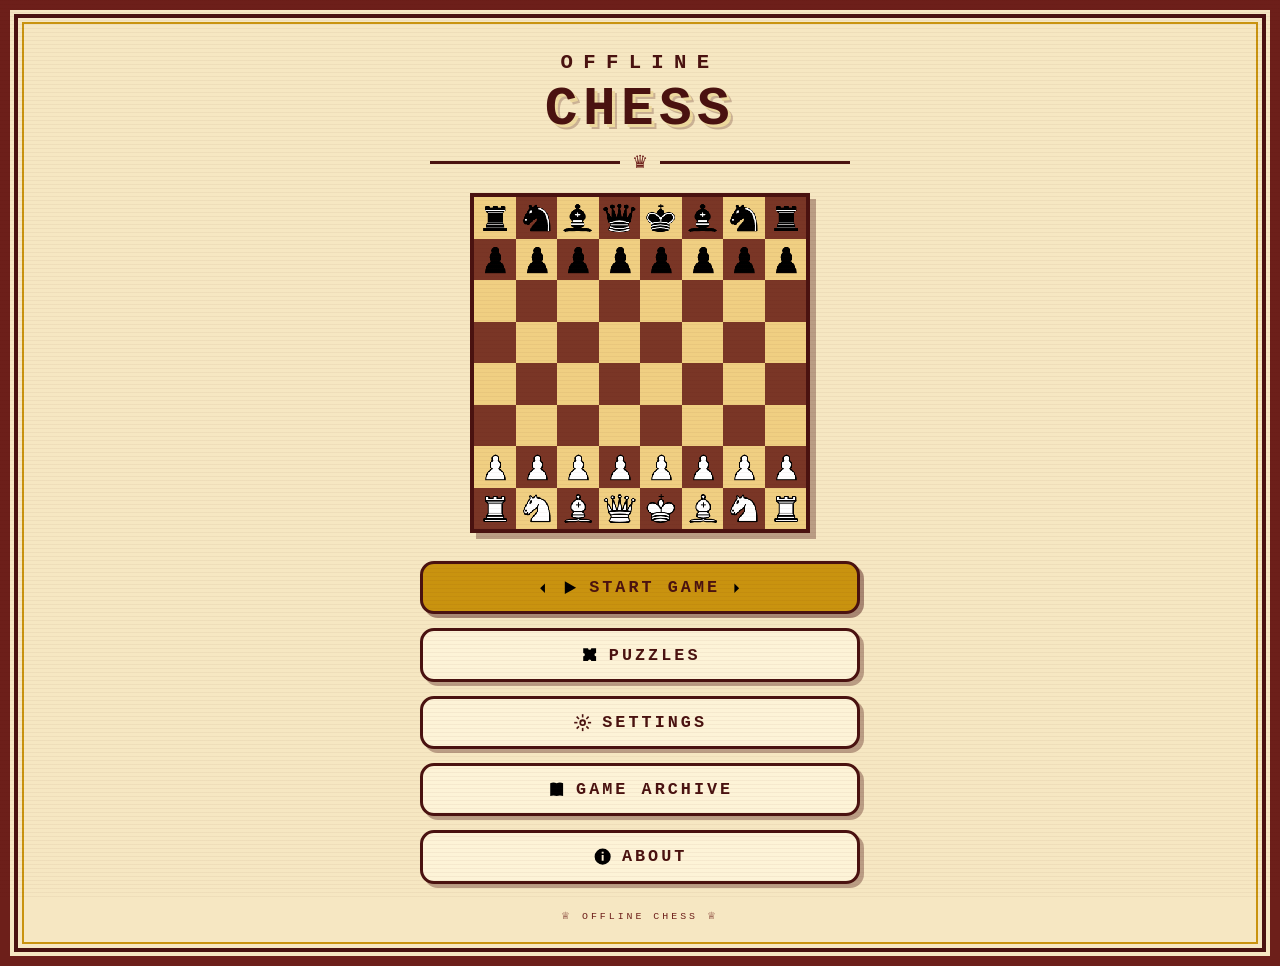
==== index.html @ eb273e63 "added updated interface from old files" ====
<!DOCTYPE html>
<html lang="en">
	<head>
		<meta charset="UTF-8">
		<meta name="viewport" content="width=device-width, initial-scale=1">
		<title>Offline Chess</title>
		<link rel="stylesheet" href="./styles/retro.css">
	</head>
	<body>
		<div class="poster-frame">
			<main class="page">

				<h1 class="pixel-title" style="font-size: clamp(2rem, 9vw, 3.4rem); margin-top: 8px;">
					<span class="small">Offline</span>
					Chess
				</h1>

				<div class="ornament">&#9819;</div>

				<div class="mini-board" data-auto-render aria-hidden="true" style="margin-bottom: 28px;"></div>

				<nav class="menu-stack">
					<a class="menu-btn primary" href="./setup.html">
						<i class="icon" data-icon="play"></i> Start Game
					</a>
					<a class="menu-btn" href="./puzzles.html">
						<i class="icon" data-icon="puzzle"></i> Puzzles
					</a>
					<a class="menu-btn" href="./settings.html">
						<i class="icon" data-icon="settings"></i> Settings
					</a>
					<a class="menu-btn" href="./archive.html">
						<i class="icon" data-icon="book"></i> Game Archive
					</a>
					<button class="menu-btn" data-open-modal="about-modal">
						<i class="icon" data-icon="info"></i> About
					</button>
				</nav>

				<p class="tagline">&#9813; Offline Chess &#9813;</p>
			</main>
		</div>

		<!-- About modal -->
		<div class="modal" id="about-modal">
			<div class="modal-backdrop"></div>
			<div class="modal-box">
				<h2><i class="icon" data-icon="info"></i> About</h2>
				<p>
					Offline Chess is a fully local Chess app. Play against a friend,
					fight the built-in bot, solve puzzles, or review your games.
				</p>
				<p style="font-size:.6rem; letter-spacing:.2em;">
					Version 0.1
				</p>
				<div class="modal-actions">
					<button class="menu-btn" data-close-modal>Close</button>
				</div>
			</div>
		</div>

		<script src="./scripts/icons.js"></script>
		<script src="./scripts/ui.js"></script>
	</body>
</html>
---- styles/retro.css ----
/* ============================================================
   OFFLINE CHESS — shared retro theme
   Pure CSS, no external fonts or assets. Every page loads this.
   ============================================================ */

:root{
	--cream:        #f6e7c2;
	--cream-dark:   #eeda9f;
	--paper:        #fdf3d7;
	--ink:          #4a1210;
	--maroon:       #6d1f1a;
	--brick:        #a03a2c;
	--gold:         #f2c11e;
	--gold-dark:    #c9930f;
	--board-dark:   #7a3626;  /* matches scripts/init.js exactly */
	--board-light:  #f0cf82;  /* matches scripts/init.js exactly */

	--font-pixel: "Lucida Console", "Courier New", Courier, monospace;
}

*{
	box-sizing: border-box;
	margin: 0;
	padding: 0;
}

html{
	background: var(--maroon);
}

body{
	font-family: var(--font-pixel);
	color: var(--ink);
	background: var(--cream);
	min-height: 100vh;
	letter-spacing: .06em;
	-webkit-font-smoothing: none;
}

img{
	image-rendering: pixelated;
}

.icon{ display: inline-flex; }
.icon svg{ display: block; }

a{
	color: inherit;
	text-decoration: none;
}

/* --- CRT scanline overlay ------------------------------------ */
body::after{
	content:"";
	position: fixed;
	inset: 0;
	pointer-events: none;
	z-index: 999;
	background: repeating-linear-gradient(
		to bottom,
		rgba(74,18,16,.045) 0px,
		rgba(74,18,16,.045) 1px,
		transparent 1px,
		transparent 4px
	);
}

/* --- Poster frame (double retro border around each page) ----- */
.poster-frame{
	min-height: 100vh;
	border: 10px solid var(--maroon);
	box-shadow:
		inset 0 0 0 4px  var(--cream),
		inset 0 0 0 8px  var(--ink),
		inset 0 0 0 12px var(--cream),
		inset 0 0 0 14px var(--gold-dark);
	padding: 34px clamp(14px, 4vw, 48px);
	display: flex;
	flex-direction: column;
	align-items: center;
}

.page{
	width: 100%;
	max-width: 880px;
	display: flex;
	flex-direction: column;
	align-items: center;
	animation: pageIn .35s ease-out both;
}

@keyframes pageIn{
	from{ opacity: 0; transform: translateY(10px); }
	to  { opacity: 1; transform: translateY(0);    }
}

/* --- Top navigation bar -------------------------------------- */
.topnav{
	width: 100%;
	display: flex;
	align-items: center;
	justify-content: space-between;
	gap: 10px;
	margin-bottom: 22px;
	border: 3px solid var(--ink);
	border-radius: 10px;
	background: var(--paper);
	padding: 8px 14px;
	box-shadow: 4px 4px 0 rgba(74,18,16,.35);
}

.topnav .nav-title{
	font-weight: 900;
	text-transform: uppercase;
	font-size: clamp(.8rem, 2.4vw, 1.05rem);
	letter-spacing: .18em;
	text-align: center;
	flex: 1;
}

.nav-link{
	font-weight: 900;
	text-transform: uppercase;
	font-size: .75rem;
	padding: 6px 10px;
	border: 2px solid var(--ink);
	border-radius: 8px;
	background: var(--cream);
	cursor: pointer;
	white-space: nowrap;
	display: inline-flex;
	align-items: center;
	transition: background .12s, transform .08s;
}

.nav-link:hover{ background: var(--gold); }
.nav-link:active{ transform: translate(1px,2px); }

/* --- Focus-nav cursor ------------------------------------------
   Arrow keys or mouse hover move a "last highlighted" cursor
   across every .nav-link / .menu-btn on the page (outside
   modals). Wired up by setupFocusNav() in scripts/ui.js.
   ------------------------------------------------------------- */
.nav-arrow{
	display: inline-flex;
	align-items: center;
	justify-content: center;
	width: 0;
	opacity: 0;
	overflow: hidden;
	flex-shrink: 0;
	transition: width .15s ease, opacity .15s ease, margin .15s ease;
}

.nav-arrow svg{ width: .85em; height: .85em; }

.menu-btn.focus-active,
.nav-link.focus-active{
	background: var(--gold-dark);
	box-shadow: 4px 4px 0 rgba(74,18,16,.45);
}

.menu-btn.focus-active:hover,
.nav-link.focus-active:hover{ background: var(--gold-dark); }

.menu-btn.focus-active .nav-arrow,
.nav-link.focus-active .nav-arrow{
	width: 1em;
	opacity: 1;
	margin: 0 8px;
}

/* --- Headings & ornaments ------------------------------------ */
.pixel-title{
	font-weight: 900;
	text-transform: uppercase;
	text-align: center;
	line-height: 1.05;
	letter-spacing: .1em;
	color: var(--ink);
	text-shadow: 3px 3px 0 var(--cream-dark), 5px 5px 0 rgba(74,18,16,.25);
}

.pixel-title .small{
	display: block;
	font-size: .38em;
	letter-spacing: .5em;
	margin-bottom: .35em;
	text-shadow: none;
}

.ornament{
	display: flex;
	align-items: center;
	gap: 12px;
	width: min(420px, 90%);
	margin: 14px auto 20px;
	color: var(--maroon);
	font-size: 1.1rem;
}

.ornament::before,
.ornament::after{
	content:"";
	flex: 1;
	height: 3px;
	background: var(--ink);
}

.page-heading{
	font-size: clamp(1.3rem, 5vw, 2rem);
	margin-bottom: 4px;
}

.page-sub{
	text-transform: uppercase;
	font-size: .72rem;
	letter-spacing: .3em;
	color: var(--brick);
	text-align: center;
	margin-bottom: 22px;
}

/* --- Poster menu buttons (home) ------------------------------ */
.menu-stack{
	width: min(440px, 100%);
	display: flex;
	flex-direction: column;
	gap: 14px;
}

.menu-btn{
	font-family: var(--font-pixel);
	font-weight: 900;
	text-transform: uppercase;
	letter-spacing: .18em;
	font-size: clamp(.85rem, 2.8vw, 1.05rem);
	color: var(--ink);
	background: var(--paper);
	border: 3px solid var(--ink);
	border-radius: 14px;
	padding: 14px 18px;
	display: flex;
	align-items: center;
	justify-content: center;
	cursor: pointer;
	box-shadow: 4px 4px 0 rgba(74,18,16,.35);
	transition: transform .08s, box-shadow .08s, background .12s;
}

.menu-btn:hover{ background: var(--cream-dark); }

.menu-btn:active{
	transform: translate(3px,3px);
	box-shadow: 1px 1px 0 rgba(74,18,16,.35);
}

/* Static gold only applies inside modals — on the page itself,
   gold is earned by having focus (see .focus-active above), so
   only one button is ever highlighted at a time. */
.modal .menu-btn.primary{
	background: var(--gold);
	box-shadow: 4px 4px 0 var(--gold-dark);
}

.modal .menu-btn.primary:hover{ background: #ffd12e; }

.menu-btn .icon{ width: 1.15em; height: 1.15em; margin-right: 10px; flex-shrink: 0; }
.menu-btn .icon svg{ width: 100%; height: 100%; }
.nav-link .icon{ width: 1em; height: 1em; margin-right: 6px; flex-shrink: 0; }
.nav-link .icon svg{ width: 100%; height: 100%; }

/* --- Generic panels / cards ---------------------------------- */
.panel{
	width: 100%;
	background: var(--paper);
	border: 3px solid var(--ink);
	border-radius: 14px;
	box-shadow: 5px 5px 0 rgba(74,18,16,.3);
	padding: 20px;
	margin-bottom: 20px;
}

.panel-title{
	font-size: .8rem;
	text-transform: uppercase;
	letter-spacing: .25em;
	border-bottom: 3px solid var(--ink);
	padding-bottom: 8px;
	margin-bottom: 14px;
	display: flex;
	justify-content: space-between;
	align-items: center;
}

.card-grid{
	width: 100%;
	display: grid;
	grid-template-columns: repeat(auto-fit, minmax(230px, 1fr));
	gap: 16px;
}

.mode-card{
	background: var(--paper);
	border: 3px solid var(--ink);
	border-radius: 14px;
	box-shadow: 5px 5px 0 rgba(74,18,16,.3);
	padding: 20px 16px;
	text-align: center;
	cursor: pointer;
	transition: transform .1s, background .12s;
}

.mode-card:hover{ background: var(--cream-dark); }

.mode-card.selected{
	background: var(--gold);
	box-shadow: 5px 5px 0 var(--gold-dark);
}

.mode-card .icon{
	width: 2.2rem;
	height: 2.2rem;
	margin: 0 auto 10px;
}

.mode-card .icon svg{ width: 100%; height: 100%; }

.mode-card h3{
	text-transform: uppercase;
	letter-spacing: .15em;
	font-size: .95rem;
	margin-bottom: 8px;
}

.mode-card p{
	font-size: .68rem;
	line-height: 1.6;
	color: var(--maroon);
}

/* --- Choice pills (settings / setup options) ----------------- */
.choice-row{
	display: flex;
	flex-wrap: wrap;
	gap: 10px;
}

.choice{
	font-family: var(--font-pixel);
	font-weight: 900;
	text-transform: uppercase;
	font-size: .7rem;
	letter-spacing: .12em;
	color: var(--ink);
	background: var(--cream);
	border: 2px solid var(--ink);
	border-radius: 10px;
	padding: 8px 14px;
	cursor: pointer;
	display: inline-flex;
	align-items: center;
	gap: 6px;
	transition: background .12s, transform .08s;
}

.choice .icon{ width: .95em; height: .95em; flex-shrink: 0; }
.choice .icon svg{ width: 100%; height: 100%; }

.choice:hover{ background: var(--cream-dark); }
.choice:active{ transform: translate(1px,2px); }

.choice.selected{
	background: var(--gold);
	box-shadow: inset 0 0 0 2px var(--paper);
}

.swatch{
	display: inline-block;
	width: 14px;
	height: 14px;
	border: 2px solid var(--ink);
	border-radius: 3px;
	flex-shrink: 0;
	vertical-align: -2px;
}

.choice.locked{
	opacity: .45;
	cursor: not-allowed;
	background: var(--cream);
}

/* --- Toggle switch (visual only) ------------------------------ */
.setting-row{
	display: flex;
	justify-content: space-between;
	align-items: center;
	gap: 14px;
	padding: 10px 0;
	border-bottom: 2px dashed rgba(74,18,16,.25);
	font-size: .75rem;
	text-transform: uppercase;
	letter-spacing: .12em;
}

.setting-row:last-child{ border-bottom: none; }

.toggle{
	position: relative;
	width: 54px;
	height: 26px;
	border: 3px solid var(--ink);
	border-radius: 13px;
	background: var(--cream-dark);
	cursor: pointer;
	flex-shrink: 0;
	transition: background .15s;
}

.toggle::after{
	content:"";
	position: absolute;
	top: 1px;
	left: 2px;
	width: 18px;
	height: 18px;
	border: 2px solid var(--ink);
	border-radius: 50%;
	background: var(--paper);
	transition: left .15s;
}

.toggle.on{ background: var(--gold); }
.toggle.on::after{ left: 26px; }

/* --- Mini decorative chessboard ------------------------------- */
.mini-board{
	display: grid;
	grid-template-columns: repeat(8, 1fr);
	grid-template-rows: repeat(8, 1fr);
	width: min(340px, 82vw);
	aspect-ratio: 1;
	border: 4px solid var(--ink);
	box-shadow: 6px 6px 0 rgba(74,18,16,.35);
	margin: 0 auto;
}

.mini-board .sq{
	display: flex;
	align-items: center;
	justify-content: center;
}

.mini-board .sq.dark { background: var(--board-dark);  }
.mini-board .sq.light{ background: var(--board-light); }

.mini-board .sq img{
	width: 88%;
	height: 88%;
	object-fit: contain;
}

/* --- Tables (archive / move lists) ---------------------------- */
.retro-table{
	width: 100%;
	border-collapse: collapse;
	font-size: .7rem;
	text-transform: uppercase;
	letter-spacing: .08em;
}

.retro-table th{
	text-align: left;
	border-bottom: 3px solid var(--ink);
	padding: 8px 10px;
	letter-spacing: .2em;
	font-size: .65rem;
}

.retro-table td{
	padding: 10px;
	border-bottom: 2px dashed rgba(74,18,16,.25);
}

.retro-table tr:last-child td{ border-bottom: none; }

/* --- Badges ---------------------------------------------------- */
.badge{
	display: inline-block;
	font-size: .58rem;
	font-weight: 900;
	text-transform: uppercase;
	letter-spacing: .15em;
	padding: 4px 8px;
	border: 2px solid var(--ink);
	border-radius: 8px;
	background: var(--gold);
}

.badge.muted{ background: var(--cream-dark); }

/* --- Modal ------------------------------------------------------ */
.modal{
	position: fixed;
	inset: 0;
	z-index: 1000;
	display: none;
	align-items: center;
	justify-content: center;
	padding: 20px;
}

.modal.open{ display: flex; }

.modal-backdrop{
	position: absolute;
	inset: 0;
	background: rgba(74,18,16,.72);
}

.modal-box{
	position: relative;
	width: min(460px, 100%);
	background: var(--paper);
	border: 4px solid var(--ink);
	border-radius: 14px;
	box-shadow:
		0 0 0 4px var(--cream),
		0 0 0 7px var(--ink),
		10px 12px 0 rgba(0,0,0,.35);
	padding: 24px 20px;
	text-align: center;
	animation: modalIn .18s ease-out both;
}

@keyframes modalIn{
	from{ opacity: 0; transform: scale(.9) translateY(12px); }
	to  { opacity: 1; transform: scale(1)  translateY(0);    }
}

.modal-box h2{
	text-transform: uppercase;
	letter-spacing: .2em;
	font-size: 1rem;
	margin-bottom: 14px;
}

.modal-box h2 .icon{ width: .95em; height: .95em; margin-right: 8px; vertical-align: -2px; }
.modal-box h2 .icon svg{ width: 100%; height: 100%; }

.modal-box p{
	font-size: .72rem;
	line-height: 1.7;
	margin-bottom: 18px;
	color: var(--maroon);
}

.modal-actions{
	display: flex;
	flex-direction: column;
	gap: 10px;
}

/* --- Toast ------------------------------------------------------ */
#toast{
	position: fixed;
	left: 50%;
	bottom: 28px;
	transform: translate(-50%, 80px);
	z-index: 1100;
	background: var(--ink);
	color: var(--cream);
	font-family: var(--font-pixel);
	font-weight: 900;
	text-transform: uppercase;
	font-size: .68rem;
	letter-spacing: .18em;
	border: 3px solid var(--gold);
	border-radius: 10px;
	padding: 12px 20px;
	opacity: 0;
	pointer-events: none;
	transition: transform .22s ease, opacity .22s ease;
	white-space: nowrap;
}

#toast.show{
	transform: translate(-50%, 0);
	opacity: 1;
}

/* --- Icon-only button (e.g. rename) ------------------------------ */
.icon-btn{
	display: inline-flex;
	align-items: center;
	justify-content: center;
	width: 34px;
	height: 34px;
	border: 2px solid var(--ink);
	border-radius: 8px;
	background: var(--cream);
	cursor: pointer;
	flex-shrink: 0;
	transition: background .12s, transform .08s;
}

.icon-btn .icon{ width: 1em; height: 1em; margin: 0; }
.icon-btn .icon svg{ width: 100%; height: 100%; }

.icon-btn:hover{ background: var(--gold); }
.icon-btn:active{ transform: translate(1px,2px); }

/* --- Editable game title (analysis page) ------------------------- */
.game-title-row{
	display: flex;
	align-items: center;
	justify-content: center;
	gap: 12px;
	margin-bottom: 6px;
	flex-wrap: wrap;
}

.game-name{
	font-size: clamp(1.1rem, 4.5vw, 1.6rem);
}

.game-name.editing{
	outline: 2px dashed var(--brick);
	outline-offset: 4px;
	background: var(--cream-dark);
	border-radius: 6px;
	padding: 2px 10px;
}

/* --- Progress bar (puzzle tiers) ---------------------------------- */
.puzzle-tier{
	padding: 12px 0;
	border-bottom: 2px dashed rgba(74,18,16,.25);
}

.puzzle-tier:last-child{ border-bottom: none; }

.tier-row{
	display: flex;
	justify-content: space-between;
	align-items: baseline;
	gap: 10px;
	margin-bottom: 8px;
	font-size: .78rem;
	text-transform: uppercase;
	letter-spacing: .12em;
}

.tier-name{ font-weight: 900; }

.tier-count{
	font-size: .62rem;
	letter-spacing: .1em;
	color: var(--brick);
	white-space: nowrap;
}

.progress-track{
	width: 100%;
	height: 14px;
	border: 2px solid var(--ink);
	border-radius: 7px;
	background: var(--cream-dark);
	overflow: hidden;
}

.progress-fill{
	height: 100%;
	background: var(--gold);
	width: 0%;
	transition: width .3s ease;
}

/* --- Footer tagline --------------------------------------------- */
.tagline{
	margin-top: auto;
	padding-top: 26px;
	font-size: .62rem;
	text-transform: uppercase;
	letter-spacing: .3em;
	color: var(--maroon);
	text-align: center;
}

/* --- Utility ------------------------------------------------------ */
.stack-sm{ display:flex; flex-direction:column; gap:10px; width:100%; }
.center  { text-align:center; }
.mt-lg   { margin-top: 26px; }
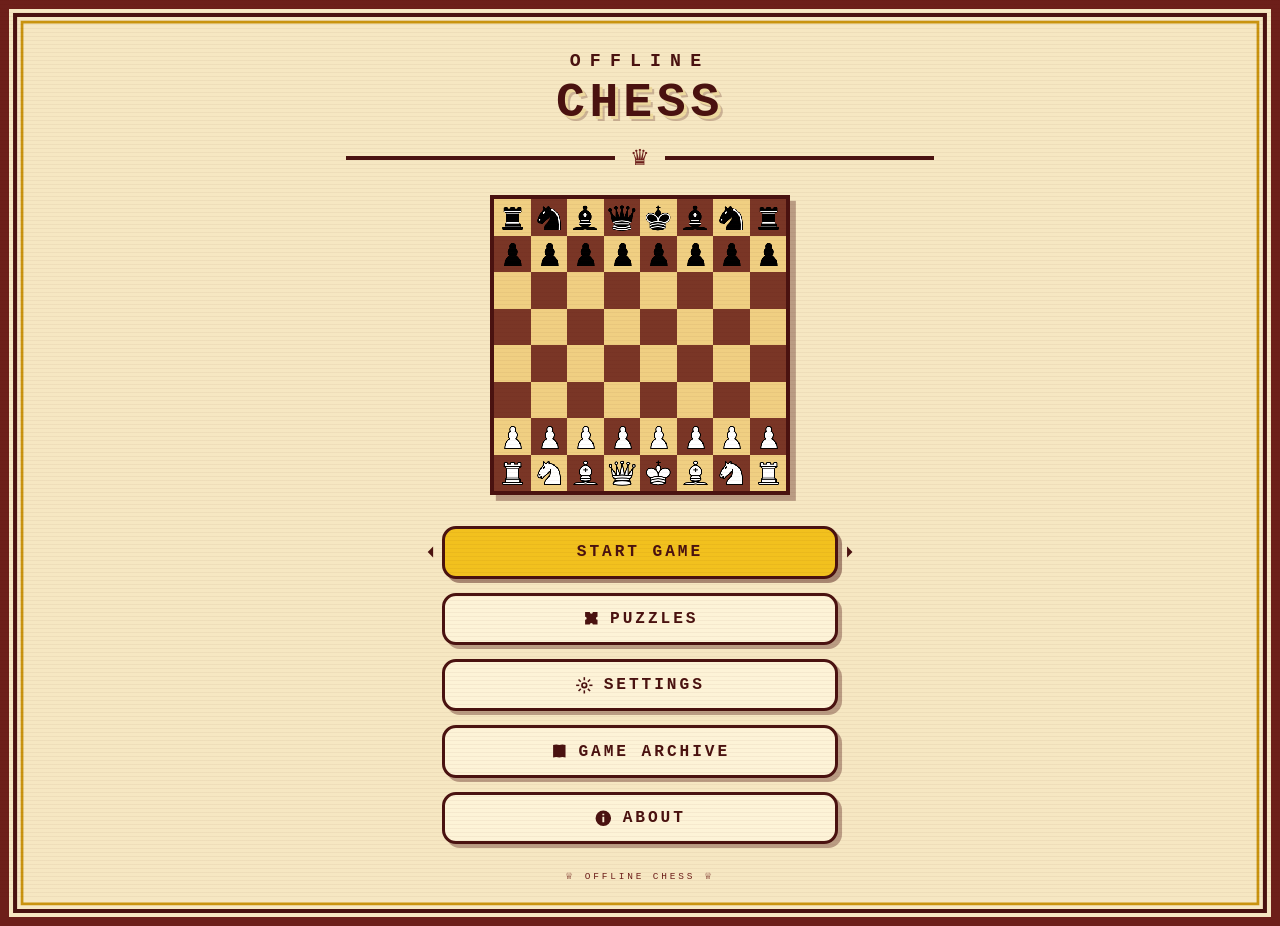
==== commit 08e8e4d6: "fixed many symbols, icons, and cutoff during certain conditions" ====
--- a/index.html
+++ b/index.html
@@ -10,14 +10,14 @@
 		<div class="poster-frame">
 			<main class="page">
 
-				<h1 class="pixel-title" style="font-size: clamp(2rem, 9vw, 3.4rem); margin-top: 8px;">
+				<h1 class="pixel-title" style="font-size: clamp(1.6rem, 3rem, min(9vw, 8vh)); margin-top: 1vmin;">
 					<span class="small">Offline</span>
 					Chess
 				</h1>
 
 				<div class="ornament">&#9819;</div>
 
-				<div class="mini-board" data-auto-render aria-hidden="true" style="margin-bottom: 28px;"></div>
+				<div class="mini-board hero" data-auto-render aria-hidden="true" style="margin-bottom: 3.4vmin;"></div>
 
 				<nav class="menu-stack">
 					<a class="menu-btn primary" href="./setup.html">
--- a/styles/retro.css
+++ b/styles/retro.css
@@ -1,6 +1,42 @@
 /* ============================================================
    OFFLINE CHESS — shared retro theme
    Pure CSS, no external fonts or assets. Every page loads this.
+
+   Unit strategy, and why it looks backwards at first glance:
+   real browser zoom (Ctrl +/-) doesn't behave like a window
+   resize — it uniformly rescales the whole rendered page, the
+   same way every site's zoom works. Under that rescale, a
+   viewport-relative unit (vw/vh/vmin) actually renders SMALLER
+   in CSS pixels as zoom goes up, which cancels the zoom out and
+   keeps the on-screen size and position constant. A fixed unit
+   (rem/px) doesn't compensate, so it visually grows with zoom.
+   That's the opposite of normal intuition.
+
+   Every chrome element below (buttons, frame, nav, panels,
+   badges, all body/label text…) is sized in vw/vmin/vh ONLY —
+   no rem, no bare px — for its entire clamp() range, floor
+   included, so there is no zoom level at which it starts
+   tracking zoom. A floor expressed in rem would defeat this the
+   moment the floor becomes the binding value, which is exactly
+   what silently happened before: at ordinary window widths the
+   rem floor of several clamp()s was already the winning arm,
+   making that "chrome" text (and the buttons sized to it) grow
+   with zoom same as any other page. There is no such thing as a
+   "mostly zoom-neutral" unit — the instant a rem/px value wins
+   the cascade for a property, that property tracks zoom again.
+
+   The two exceptions are the home page's title and hero board,
+   and the real game board in game.css — these are meant to grow
+   and shrink with zoom, but only up to a point. They use a
+   three-value clamp(FLOOR_px, PREFERRED_px, CEILING_vw/vh): the
+   preferred value is fixed (px/rem), so it tracks zoom like any
+   normal element, but the ceiling is a viewport unit, which
+   holds still under zoom — so once zooming pushes the fixed
+   preferred value past that ceiling, the ceiling takes over and
+   growth simply stops. The same ceiling also guarantees the
+   frame never overflows a short/narrow window even at 100% zoom,
+   since it caps the element regardless of *why* the fixed value
+   got too big.
    ============================================================ */
 
 :root{
@@ -65,16 +101,21 @@
 	);
 }
 
-/* --- Poster frame (double retro border around each page) ----- */
+/* --- Poster frame (double retro border around each page) -----
+   Viewport-relative sizing throughout, so the frame holds its
+   on-screen size under real browser zoom. Only the board (and
+   the heading that goes with it, on the home page) is meant to
+   respond to zoom; see .mini-board.hero and the home page's
+   title further down. */
 .poster-frame{
 	min-height: 100vh;
-	border: 10px solid var(--maroon);
+	border: 1.1vmin solid var(--maroon);
 	box-shadow:
-		inset 0 0 0 4px  var(--cream),
-		inset 0 0 0 8px  var(--ink),
-		inset 0 0 0 12px var(--cream),
-		inset 0 0 0 14px var(--gold-dark);
-	padding: 34px clamp(14px, 4vw, 48px);
+		inset 0 0 0 .45vmin var(--cream),
+		inset 0 0 0 .9vmin  var(--ink),
+		inset 0 0 0 1.3vmin var(--cream),
+		inset 0 0 0 1.6vmin var(--gold-dark);
+	padding: 3.8vmin clamp(1vw, 3vw, 3.5vw);
 	display: flex;
 	flex-direction: column;
 	align-items: center;
@@ -82,7 +123,7 @@
 
 .page{
 	width: 100%;
-	max-width: 880px;
+	max-width: 92vmin;
 	display: flex;
 	flex-direction: column;
 	align-items: center;
@@ -100,19 +141,19 @@
 	display: flex;
 	align-items: center;
 	justify-content: space-between;
-	gap: 10px;
-	margin-bottom: 22px;
-	border: 3px solid var(--ink);
-	border-radius: 10px;
+	gap: 1.1vmin;
+	margin-bottom: 2.45vmin;
+	border: .35vmin solid var(--ink);
+	border-radius: 1.1vmin;
 	background: var(--paper);
-	padding: 8px 14px;
-	box-shadow: 4px 4px 0 rgba(74,18,16,.35);
+	padding: .9vmin 1.55vmin;
+	box-shadow: .45vmin .45vmin 0 rgba(74,18,16,.35);
 }
 
 .topnav .nav-title{
 	font-weight: 900;
 	text-transform: uppercase;
-	font-size: clamp(.8rem, 2.4vw, 1.05rem);
+	font-size: clamp(1.6vmin, 1.1vw, 1.5vw);
 	letter-spacing: .18em;
 	text-align: center;
 	flex: 1;
@@ -121,56 +162,122 @@
 .nav-link{
 	font-weight: 900;
 	text-transform: uppercase;
-	font-size: .75rem;
-	padding: 6px 10px;
-	border: 2px solid var(--ink);
-	border-radius: 8px;
+	font-size: clamp(1.3vmin, .86vw, 1.05vw);
+	padding: .65vmin 1.1vmin;
+	border: .25vmin solid var(--ink);
+	border-radius: .9vmin;
 	background: var(--cream);
 	cursor: pointer;
 	white-space: nowrap;
 	display: inline-flex;
 	align-items: center;
+	justify-content: center;
 	transition: background .12s, transform .08s;
 }
 
 .nav-link:hover{ background: var(--gold); }
-.nav-link:active{ transform: translate(1px,2px); }
+.nav-link:active{ transform: translate(.1vmin,.2vmin); }
 
 /* --- Focus-nav cursor ------------------------------------------
    Arrow keys or mouse hover move a "last highlighted" cursor
    across every .nav-link / .menu-btn on the page (outside
    modals). Wired up by setupFocusNav() in scripts/ui.js.
-   ------------------------------------------------------------- */
+
+   The arrows are positioned absolutely, floating just outside
+   the button rather than sitting inline as flex children. That
+   is deliberate: an inline arrow would grow the button's own
+   box the moment it's selected, which changes that button's
+   width, which can shove a whole row of buttons into wrapping
+   differently than it did a moment before — breaking any
+   centering that depends on the row staying one line. An
+   absolutely-positioned arrow adds zero layout width, so a
+   button is exactly the same size whether it's selected or not. */
+.menu-btn,
+.nav-link,
+.choice{
+	position: relative;
+}
+
 .nav-arrow{
-	display: inline-flex;
+	position: absolute;
+	top: 50%;
+	transform: translateY(-50%);
+	width: 1em;
+	height: 1em;
+	display: flex;
 	align-items: center;
 	justify-content: center;
+	opacity: 0;
+	pointer-events: none;
+	transition: opacity .15s ease;
+}
+
+.nav-arrow-left{ right: 100%; margin-right: .65vmin; }
+.nav-arrow-right{ left: 100%; margin-left: .65vmin; }
+
+.nav-arrow svg{ width: 100%; height: 100%; }
+
+/* Gold = "this is where the cursor is right now" (focus-nav).
+   Brick red = "this is the option you've chosen" (.selected /
+   .on, further down). Keeping those two ideas in different
+   colors is what stops the page from looking like everything
+   is highlighted at once. */
+.menu-btn.focus-active,
+.nav-link.focus-active{
+	background: var(--gold);
+	box-shadow: .45vmin .45vmin 0 rgba(74,18,16,.45);
+}
+
+.choice.focus-active{
+	background: var(--gold);
+	box-shadow: inset 0 0 0 .2vmin var(--paper);
+}
+
+.menu-btn.focus-active:hover,
+.nav-link.focus-active:hover,
+.choice.focus-active:hover{ background: var(--gold); }
+
+.menu-btn.focus-active .nav-arrow,
+.nav-link.focus-active .nav-arrow,
+.choice.focus-active .nav-arrow{
+	opacity: 1;
+}
+
+/* The topnav's two nav-links sit pinned to the bar's far edges
+   (space-between, touching the frame's inner border). An arrow
+   pointing further outward from there has nowhere to go but
+   into the corner, which just looks cramped — so only show the
+   arrow on the side that actually has room to breathe. */
+.topnav .nav-link:first-child.focus-active .nav-arrow-left,
+.topnav .nav-link:last-child.focus-active .nav-arrow-right{
+	opacity: 0;
+}
+
+/* A static leading icon would double up with the moving selection
+   arrow once its button becomes focus-active, so collapse it out
+   of the way while that button is the one highlighted. This is
+   safe to do here (unlike the game-action row's buttons) because
+   .nav-link and .menu-btn never sit side-by-side in a wrapping
+   row — collapsing the icon's space just lets justify-content:
+   center re-center the remaining label text instead of leaving it
+   offset by a phantom gap where the icon used to be. Scoped to
+   .menu-stack (the index page's nav) for the full icon set, but
+   only the back-chevron elsewhere, since other pages' nav-links
+   use icons as static context (e.g. a modal's info icon) rather
+   than a purely decorative leading glyph. */
+.nav-link.focus-active .icon[data-icon="chevronLeft"],
+.menu-stack .menu-btn.focus-active .icon{
 	width: 0;
+	margin-right: 0;
 	opacity: 0;
 	overflow: hidden;
-	flex-shrink: 0;
-	transition: width .15s ease, opacity .15s ease, margin .15s ease;
-}
-
-.nav-arrow svg{ width: .85em; height: .85em; }
-
-.menu-btn.focus-active,
-.nav-link.focus-active{
-	background: var(--gold-dark);
-	box-shadow: 4px 4px 0 rgba(74,18,16,.45);
-}
-
-.menu-btn.focus-active:hover,
-.nav-link.focus-active:hover{ background: var(--gold-dark); }
-
-.menu-btn.focus-active .nav-arrow,
-.nav-link.focus-active .nav-arrow{
-	width: 1em;
-	opacity: 1;
-	margin: 0 8px;
-}
-
-/* --- Headings & ornaments ------------------------------------ */
+}
+
+/* --- Headings & ornaments ------------------------------------
+   Deliberately left on fixed units — this is the "board" side
+   of the site (paired with .mini-board.hero on the home page),
+   meant to grow and shrink when the page is zoomed rather than
+   holding still like the chrome around it. */
 .pixel-title{
 	font-weight: 900;
 	text-transform: uppercase;
@@ -192,41 +299,41 @@
 .ornament{
 	display: flex;
 	align-items: center;
-	gap: 12px;
-	width: min(420px, 90%);
-	margin: 14px auto 20px;
+	gap: 1.6vmin;
+	width: min(46vw, 90%);
+	margin: 1.9vmin auto 2.7vmin;
 	color: var(--maroon);
-	font-size: 1.1rem;
+	font-size: 2.4vmin;
 }
 
 .ornament::before,
 .ornament::after{
 	content:"";
 	flex: 1;
-	height: 3px;
+	height: .4vmin;
 	background: var(--ink);
 }
 
 .page-heading{
-	font-size: clamp(1.3rem, 5vw, 2rem);
-	margin-bottom: 4px;
+	font-size: clamp(3.5vmin, 2.05vw, 2.4vw);
+	margin-bottom: .45vmin;
 }
 
 .page-sub{
 	text-transform: uppercase;
-	font-size: .72rem;
+	font-size: clamp(1.25vmin, .82vw, 1vw);
 	letter-spacing: .3em;
 	color: var(--brick);
 	text-align: center;
-	margin-bottom: 22px;
+	margin-bottom: 2.45vmin;
 }
 
 /* --- Poster menu buttons (home) ------------------------------ */
 .menu-stack{
-	width: min(440px, 100%);
+	width: min(31vw, 100%);
 	display: flex;
 	flex-direction: column;
-	gap: 14px;
+	gap: 1.55vmin;
 }
 
 .menu-btn{
@@ -234,61 +341,59 @@
 	font-weight: 900;
 	text-transform: uppercase;
 	letter-spacing: .18em;
-	font-size: clamp(.85rem, 2.8vw, 1.05rem);
+	font-size: clamp(1.8vmin, 1.14vw, 1.4vw);
 	color: var(--ink);
 	background: var(--paper);
-	border: 3px solid var(--ink);
-	border-radius: 14px;
-	padding: 14px 18px;
+	border: .35vmin solid var(--ink);
+	border-radius: 1.55vmin;
+	padding: 1.55vmin 2vmin;
 	display: flex;
 	align-items: center;
 	justify-content: center;
 	cursor: pointer;
-	box-shadow: 4px 4px 0 rgba(74,18,16,.35);
+	box-shadow: .45vmin .45vmin 0 rgba(74,18,16,.35);
 	transition: transform .08s, box-shadow .08s, background .12s;
 }
 
 .menu-btn:hover{ background: var(--cream-dark); }
 
 .menu-btn:active{
-	transform: translate(3px,3px);
-	box-shadow: 1px 1px 0 rgba(74,18,16,.35);
-}
-
-/* Static gold only applies inside modals — on the page itself,
-   gold is earned by having focus (see .focus-active above), so
-   only one button is ever highlighted at a time. */
-.modal .menu-btn.primary{
-	background: var(--gold);
-	box-shadow: 4px 4px 0 var(--gold-dark);
-}
-
-.modal .menu-btn.primary:hover{ background: #ffd12e; }
-
-.menu-btn .icon{ width: 1.15em; height: 1.15em; margin-right: 10px; flex-shrink: 0; }
+	transform: translate(.35vmin,.35vmin);
+	box-shadow: .1vmin .1vmin 0 rgba(74,18,16,.35);
+}
+
+/* .primary carries no static look of its own anymore — inside
+   a modal or out, gold is earned by being the one thing the
+   focus-nav cursor (see .focus-active above) is currently on,
+   so only one button is ever highlighted at a time. .primary
+   just marks which button that cursor starts on. */
+
+.menu-btn .icon{ width: 1.15em; height: 1.15em; margin-right: 1.1vmin; flex-shrink: 0; transition: width .15s ease, opacity .15s ease, margin .15s ease; }
 .menu-btn .icon svg{ width: 100%; height: 100%; }
-.nav-link .icon{ width: 1em; height: 1em; margin-right: 6px; flex-shrink: 0; }
+.nav-link .icon{ width: 1em; height: 1em; margin-right: .65vmin; flex-shrink: 0; transition: width .15s ease, opacity .15s ease, margin .15s ease; }
 .nav-link .icon svg{ width: 100%; height: 100%; }
 
 /* --- Generic panels / cards ---------------------------------- */
 .panel{
 	width: 100%;
 	background: var(--paper);
-	border: 3px solid var(--ink);
-	border-radius: 14px;
-	box-shadow: 5px 5px 0 rgba(74,18,16,.3);
-	padding: 20px;
-	margin-bottom: 20px;
+	border: .35vmin solid var(--ink);
+	border-radius: 1.55vmin;
+	box-shadow: .55vmin .55vmin 0 rgba(74,18,16,.3);
+	padding: 2.2vmin;
+	margin-bottom: 2.2vmin;
 }
 
 .panel-title{
-	font-size: .8rem;
+	font-size: clamp(1.45vmin, .9vw, 1.1vw);
 	text-transform: uppercase;
 	letter-spacing: .25em;
-	border-bottom: 3px solid var(--ink);
-	padding-bottom: 8px;
-	margin-bottom: 14px;
-	display: flex;
+	border-bottom: .35vmin solid var(--ink);
+	padding-bottom: .9vmin;
+	margin-bottom: 1.55vmin;
+	display: flex;
+	flex-wrap: wrap;
+	gap: .65vmin;
 	justify-content: space-between;
 	align-items: center;
 }
@@ -296,16 +401,25 @@
 .card-grid{
 	width: 100%;
 	display: grid;
-	grid-template-columns: repeat(auto-fit, minmax(230px, 1fr));
-	gap: 16px;
+	grid-template-columns: repeat(auto-fit, minmax(16.4vw, 1fr));
+	gap: 1.8vmin;
+}
+
+/* auto-fit + minmax works well down to a point, but a narrow
+   phone can't fit two cards' worth of padding and text side by
+   side no matter how small minmax's floor is — stack them
+   instead of letting the row fight for space and overflow. */
+@media (max-width: 600px){
+	.card-grid{ grid-template-columns: 1fr; }
 }
 
 .mode-card{
+	min-width: 0;
 	background: var(--paper);
-	border: 3px solid var(--ink);
-	border-radius: 14px;
-	box-shadow: 5px 5px 0 rgba(74,18,16,.3);
-	padding: 20px 16px;
+	border: .35vmin solid var(--ink);
+	border-radius: 1.55vmin;
+	box-shadow: .55vmin .55vmin 0 rgba(74,18,16,.3);
+	padding: 2.2vmin 1.8vmin;
 	text-align: center;
 	cursor: pointer;
 	transition: transform .1s, background .12s;
@@ -314,14 +428,17 @@
 .mode-card:hover{ background: var(--cream-dark); }
 
 .mode-card.selected{
-	background: var(--gold);
-	box-shadow: 5px 5px 0 var(--gold-dark);
-}
+	background: var(--brick);
+	color: var(--paper);
+	box-shadow: .55vmin .55vmin 0 var(--maroon);
+}
+
+.mode-card.selected p{ color: var(--paper); }
 
 .mode-card .icon{
-	width: 2.2rem;
-	height: 2.2rem;
-	margin: 0 auto 10px;
+	width: 2.5vw;
+	height: 2.5vw;
+	margin: 0 auto 1.1vmin;
 }
 
 .mode-card .icon svg{ width: 100%; height: 100%; }
@@ -329,12 +446,12 @@
 .mode-card h3{
 	text-transform: uppercase;
 	letter-spacing: .15em;
-	font-size: .95rem;
-	margin-bottom: 8px;
+	font-size: clamp(1.6vmin, 1.1vw, 1.35vw);
+	margin-bottom: .9vmin;
 }
 
 .mode-card p{
-	font-size: .68rem;
+	font-size: clamp(1.25vmin, .78vw, .95vw);
 	line-height: 1.6;
 	color: var(--maroon);
 }
@@ -343,24 +460,24 @@
 .choice-row{
 	display: flex;
 	flex-wrap: wrap;
-	gap: 10px;
+	gap: 1.1vmin;
 }
 
 .choice{
 	font-family: var(--font-pixel);
 	font-weight: 900;
 	text-transform: uppercase;
-	font-size: .7rem;
+	font-size: clamp(1.25vmin, .8vw, 1vw);
 	letter-spacing: .12em;
 	color: var(--ink);
 	background: var(--cream);
-	border: 2px solid var(--ink);
-	border-radius: 10px;
-	padding: 8px 14px;
+	border: .25vmin solid var(--ink);
+	border-radius: 1.1vmin;
+	padding: .9vmin 1.55vmin;
 	cursor: pointer;
 	display: inline-flex;
 	align-items: center;
-	gap: 6px;
+	gap: .65vmin;
 	transition: background .12s, transform .08s;
 }
 
@@ -368,19 +485,20 @@
 .choice .icon svg{ width: 100%; height: 100%; }
 
 .choice:hover{ background: var(--cream-dark); }
-.choice:active{ transform: translate(1px,2px); }
+.choice:active{ transform: translate(.1vmin,.2vmin); }
 
 .choice.selected{
-	background: var(--gold);
-	box-shadow: inset 0 0 0 2px var(--paper);
+	background: var(--brick);
+	color: var(--paper);
+	box-shadow: inset 0 0 0 .2vmin var(--paper);
 }
 
 .swatch{
 	display: inline-block;
-	width: 14px;
-	height: 14px;
-	border: 2px solid var(--ink);
-	border-radius: 3px;
+	width: 1.55vmin;
+	height: 1.55vmin;
+	border: .25vmin solid var(--ink);
+	border-radius: .35vmin;
 	flex-shrink: 0;
 	vertical-align: -2px;
 }
@@ -396,10 +514,10 @@
 	display: flex;
 	justify-content: space-between;
 	align-items: center;
-	gap: 14px;
-	padding: 10px 0;
-	border-bottom: 2px dashed rgba(74,18,16,.25);
-	font-size: .75rem;
+	gap: 1.55vmin;
+	padding: 1.1vmin 0;
+	border-bottom: .2vmin dashed rgba(74,18,16,.25);
+	font-size: clamp(1.3vmin, .86vw, 1.05vw);
 	text-transform: uppercase;
 	letter-spacing: .12em;
 }
@@ -408,10 +526,10 @@
 
 .toggle{
 	position: relative;
-	width: 54px;
-	height: 26px;
-	border: 3px solid var(--ink);
-	border-radius: 13px;
+	width: 6vmin;
+	height: 2.9vmin;
+	border: .35vmin solid var(--ink);
+	border-radius: 1.45vmin;
 	background: var(--cream-dark);
 	cursor: pointer;
 	flex-shrink: 0;
@@ -421,29 +539,49 @@
 .toggle::after{
 	content:"";
 	position: absolute;
-	top: 1px;
-	left: 2px;
-	width: 18px;
-	height: 18px;
-	border: 2px solid var(--ink);
+	top: .11vmin;
+	left: .22vmin;
+	width: 2vmin;
+	height: 2vmin;
+	border: .25vmin solid var(--ink);
 	border-radius: 50%;
 	background: var(--paper);
 	transition: left .15s;
 }
 
-.toggle.on{ background: var(--gold); }
-.toggle.on::after{ left: 26px; }
-
-/* --- Mini decorative chessboard ------------------------------- */
+.toggle.on{ background: var(--brick); }
+.toggle.on::after{ left: 2.9vmin; }
+
+/* --- Mini decorative chessboard -------------------------------
+   The base board (used e.g. in the analysis page's "final
+   position" panel) stays chrome-sized — viewport-relative, so
+   it holds still under zoom like everything else. Only the
+   home page's .hero variant, further down, is exempted from
+   that and left on fixed units so it actually grows and shrinks
+   with the page's zoom level. */
 .mini-board{
 	display: grid;
 	grid-template-columns: repeat(8, 1fr);
 	grid-template-rows: repeat(8, 1fr);
-	width: min(340px, 82vw);
+	width: min(21vw, 100%);
 	aspect-ratio: 1;
-	border: 4px solid var(--ink);
-	box-shadow: 6px 6px 0 rgba(74,18,16,.35);
+	border: .45vmin solid var(--ink);
+	box-shadow: .65vmin .65vmin 0 rgba(74,18,16,.35);
 	margin: 0 auto;
+}
+
+/* One of the two deliberately zoom-responsive elements on the
+   site (with the home page's title): grows and shrinks with real
+   browser zoom instead of holding a constant on-screen size like
+   the chrome around it — but only up to the ceiling. The floor
+   and preferred value are fixed px, so they track zoom; the
+   ceiling is min(38vh, 82vw), a viewport unit, so it holds still
+   under zoom. Once zooming pushes the fixed preferred value past
+   that ceiling, growth simply stops — the same ceiling is also
+   what keeps the board (and the frame around it) from ever
+   overflowing a short or narrow window even at 100% zoom. */
+.mini-board.hero{
+	width: clamp(160px, 300px, min(38vh, 82vw));
 }
 
 .mini-board .sq{
@@ -465,22 +603,22 @@
 .retro-table{
 	width: 100%;
 	border-collapse: collapse;
-	font-size: .7rem;
+	font-size: clamp(1.25vmin, .8vw, 1vw);
 	text-transform: uppercase;
 	letter-spacing: .08em;
 }
 
 .retro-table th{
 	text-align: left;
-	border-bottom: 3px solid var(--ink);
-	padding: 8px 10px;
+	border-bottom: .35vmin solid var(--ink);
+	padding: .9vmin 1.1vmin;
 	letter-spacing: .2em;
-	font-size: .65rem;
+	font-size: clamp(1.15vmin, .74vw, .9vw);
 }
 
 .retro-table td{
-	padding: 10px;
-	border-bottom: 2px dashed rgba(74,18,16,.25);
+	padding: 1.1vmin;
+	border-bottom: .2vmin dashed rgba(74,18,16,.25);
 }
 
 .retro-table tr:last-child td{ border-bottom: none; }
@@ -488,13 +626,13 @@
 /* --- Badges ---------------------------------------------------- */
 .badge{
 	display: inline-block;
-	font-size: .58rem;
+	font-size: clamp(1.05vmin, .66vw, .8vw);
 	font-weight: 900;
 	text-transform: uppercase;
 	letter-spacing: .15em;
-	padding: 4px 8px;
-	border: 2px solid var(--ink);
-	border-radius: 8px;
+	padding: .45vmin .9vmin;
+	border: .25vmin solid var(--ink);
+	border-radius: .9vmin;
 	background: var(--gold);
 }
 
@@ -508,7 +646,7 @@
 	display: none;
 	align-items: center;
 	justify-content: center;
-	padding: 20px;
+	padding: 2.2vmin;
 }
 
 .modal.open{ display: flex; }
@@ -521,15 +659,15 @@
 
 .modal-box{
 	position: relative;
-	width: min(460px, 100%);
+	width: min(32.9vw, 100%);
 	background: var(--paper);
-	border: 4px solid var(--ink);
-	border-radius: 14px;
+	border: .45vmin solid var(--ink);
+	border-radius: 1.55vmin;
 	box-shadow:
-		0 0 0 4px var(--cream),
-		0 0 0 7px var(--ink),
-		10px 12px 0 rgba(0,0,0,.35);
-	padding: 24px 20px;
+		0 0 0 .45vmin var(--cream),
+		0 0 0 .78vmin var(--ink),
+		1.1vmin 1.3vmin 0 rgba(0,0,0,.35);
+	padding: 2.7vmin 2.2vmin;
 	text-align: center;
 	animation: modalIn .18s ease-out both;
 }
@@ -542,43 +680,43 @@
 .modal-box h2{
 	text-transform: uppercase;
 	letter-spacing: .2em;
-	font-size: 1rem;
-	margin-bottom: 14px;
-}
-
-.modal-box h2 .icon{ width: .95em; height: .95em; margin-right: 8px; vertical-align: -2px; }
+	font-size: clamp(1.8vmin, 1.14vw, 1.4vw);
+	margin-bottom: 1.55vmin;
+}
+
+.modal-box h2 .icon{ width: .95em; height: .95em; margin-right: .9vmin; vertical-align: -2px; }
 .modal-box h2 .icon svg{ width: 100%; height: 100%; }
 
 .modal-box p{
-	font-size: .72rem;
+	font-size: clamp(1.25vmin, .82vw, 1vw);
 	line-height: 1.7;
-	margin-bottom: 18px;
+	margin-bottom: 2vmin;
 	color: var(--maroon);
 }
 
 .modal-actions{
 	display: flex;
 	flex-direction: column;
-	gap: 10px;
+	gap: 1.1vmin;
 }
 
 /* --- Toast ------------------------------------------------------ */
 #toast{
 	position: fixed;
 	left: 50%;
-	bottom: 28px;
-	transform: translate(-50%, 80px);
+	bottom: 3.1vmin;
+	transform: translate(-50%, 8.9vmin);
 	z-index: 1100;
 	background: var(--ink);
 	color: var(--cream);
 	font-family: var(--font-pixel);
 	font-weight: 900;
 	text-transform: uppercase;
-	font-size: .68rem;
+	font-size: clamp(1.15vmin, .78vw, .95vw);
 	letter-spacing: .18em;
-	border: 3px solid var(--gold);
-	border-radius: 10px;
-	padding: 12px 20px;
+	border: .35vmin solid var(--gold);
+	border-radius: 1.1vmin;
+	padding: 1.3vmin 2.2vmin;
 	opacity: 0;
 	pointer-events: none;
 	transition: transform .22s ease, opacity .22s ease;
@@ -595,10 +733,10 @@
 	display: inline-flex;
 	align-items: center;
 	justify-content: center;
-	width: 34px;
-	height: 34px;
-	border: 2px solid var(--ink);
-	border-radius: 8px;
+	width: 3.8vmin;
+	height: 3.8vmin;
+	border: .25vmin solid var(--ink);
+	border-radius: .9vmin;
 	background: var(--cream);
 	cursor: pointer;
 	flex-shrink: 0;
@@ -609,34 +747,34 @@
 .icon-btn .icon svg{ width: 100%; height: 100%; }
 
 .icon-btn:hover{ background: var(--gold); }
-.icon-btn:active{ transform: translate(1px,2px); }
+.icon-btn:active{ transform: translate(.1vmin,.2vmin); }
 
 /* --- Editable game title (analysis page) ------------------------- */
 .game-title-row{
 	display: flex;
 	align-items: center;
 	justify-content: center;
-	gap: 12px;
-	margin-bottom: 6px;
+	gap: 1.3vmin;
+	margin-bottom: .65vmin;
 	flex-wrap: wrap;
 }
 
 .game-name{
-	font-size: clamp(1.1rem, 4.5vw, 1.6rem);
+	font-size: clamp(2.5vmin, 1.8vw, 2.2vw);
 }
 
 .game-name.editing{
-	outline: 2px dashed var(--brick);
-	outline-offset: 4px;
+	outline: .2vmin dashed var(--brick);
+	outline-offset: .45vmin;
 	background: var(--cream-dark);
-	border-radius: 6px;
-	padding: 2px 10px;
+	border-radius: .65vmin;
+	padding: .25vmin 1.1vmin;
 }
 
 /* --- Progress bar (puzzle tiers) ---------------------------------- */
 .puzzle-tier{
-	padding: 12px 0;
-	border-bottom: 2px dashed rgba(74,18,16,.25);
+	padding: 1.3vmin 0;
+	border-bottom: .2vmin dashed rgba(74,18,16,.25);
 }
 
 .puzzle-tier:last-child{ border-bottom: none; }
@@ -645,9 +783,9 @@
 	display: flex;
 	justify-content: space-between;
 	align-items: baseline;
-	gap: 10px;
-	margin-bottom: 8px;
-	font-size: .78rem;
+	gap: 1.1vmin;
+	margin-bottom: .9vmin;
+	font-size: clamp(1.3vmin, .89vw, 1.1vw);
 	text-transform: uppercase;
 	letter-spacing: .12em;
 }
@@ -655,7 +793,7 @@
 .tier-name{ font-weight: 900; }
 
 .tier-count{
-	font-size: .62rem;
+	font-size: clamp(1.05vmin, .71vw, .9vw);
 	letter-spacing: .1em;
 	color: var(--brick);
 	white-space: nowrap;
@@ -663,9 +801,9 @@
 
 .progress-track{
 	width: 100%;
-	height: 14px;
-	border: 2px solid var(--ink);
-	border-radius: 7px;
+	height: 1.55vmin;
+	border: .25vmin solid var(--ink);
+	border-radius: .78vmin;
 	background: var(--cream-dark);
 	overflow: hidden;
 }
@@ -680,8 +818,8 @@
 /* --- Footer tagline --------------------------------------------- */
 .tagline{
 	margin-top: auto;
-	padding-top: 26px;
-	font-size: .62rem;
+	padding-top: 2.9vmin;
+	font-size: clamp(1.05vmin, .71vw, .9vw);
 	text-transform: uppercase;
 	letter-spacing: .3em;
 	color: var(--maroon);
@@ -689,6 +827,6 @@
 }
 
 /* --- Utility ------------------------------------------------------ */
-.stack-sm{ display:flex; flex-direction:column; gap:10px; width:100%; }
+.stack-sm{ display:flex; flex-direction:column; gap:1.1vmin; width:100%; }
 .center  { text-align:center; }
-.mt-lg   { margin-top: 26px; }
+.mt-lg   { margin-top: 2.9vmin; }
